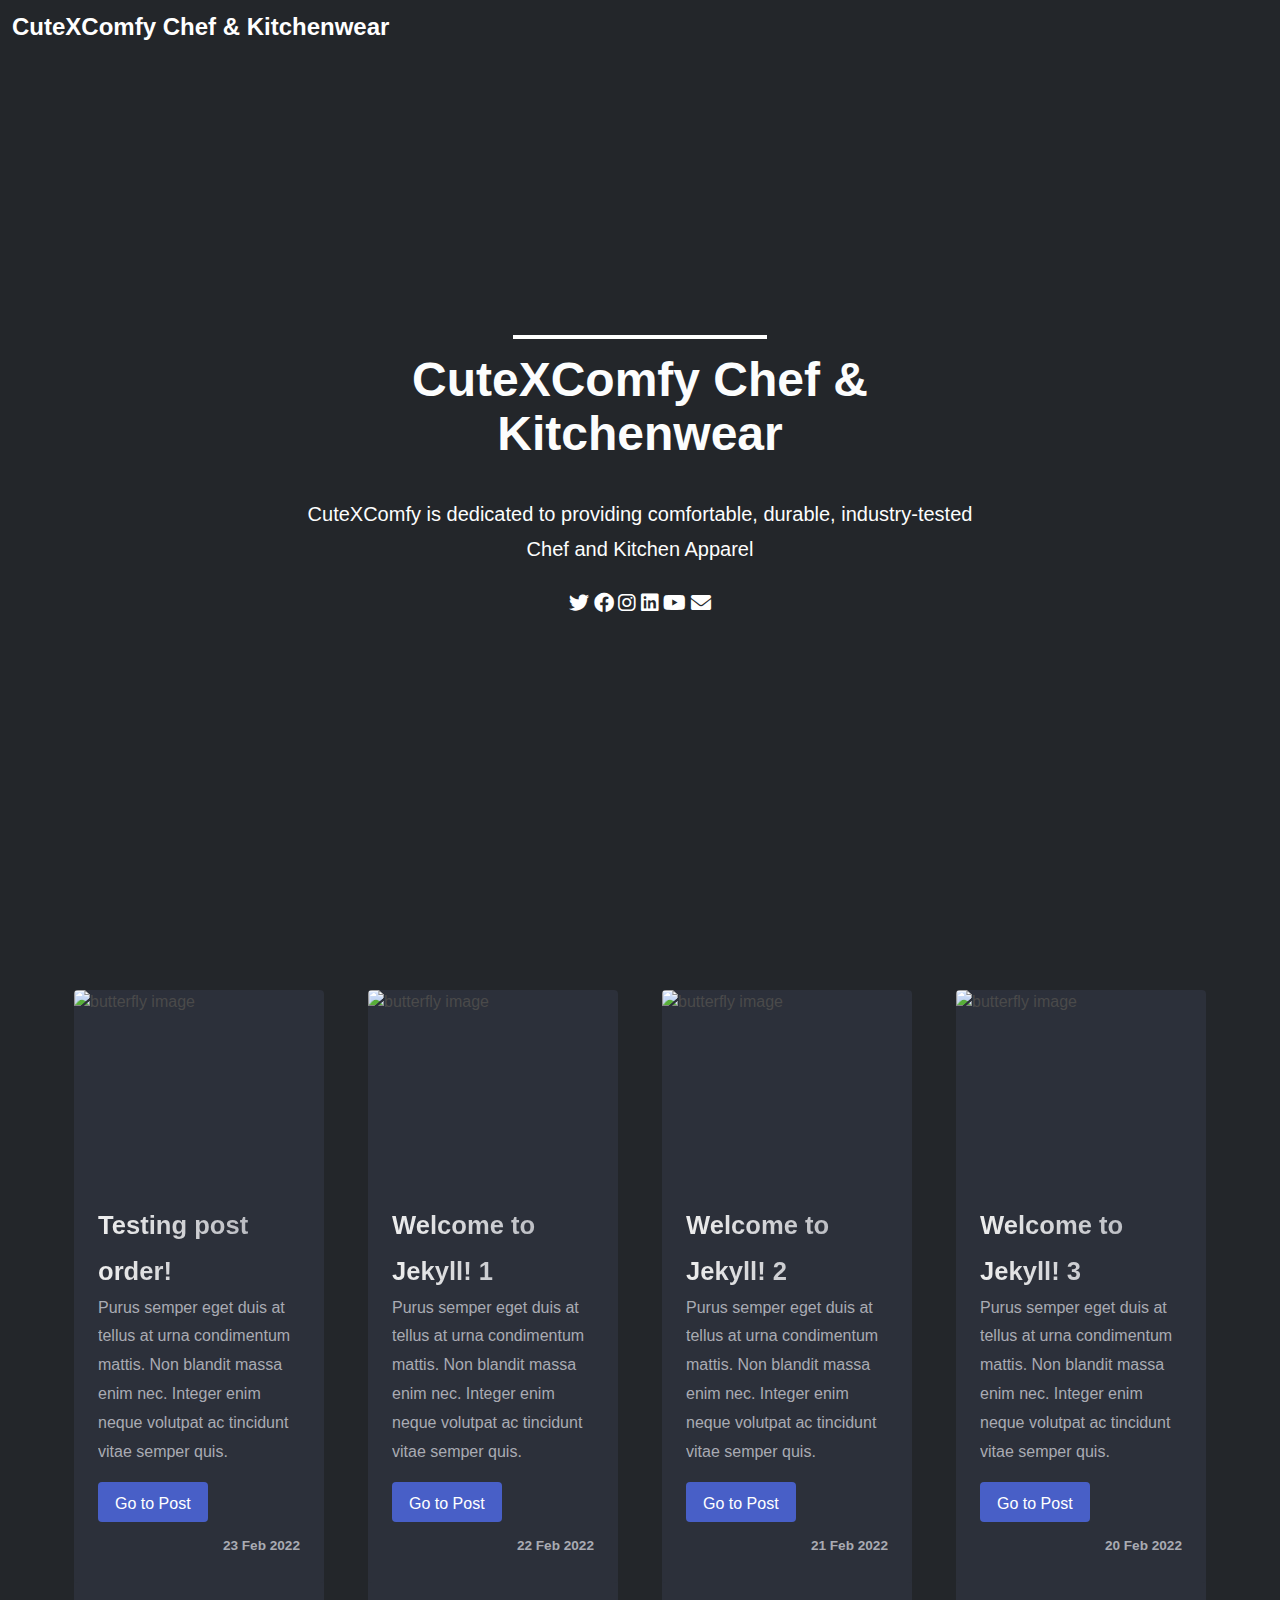
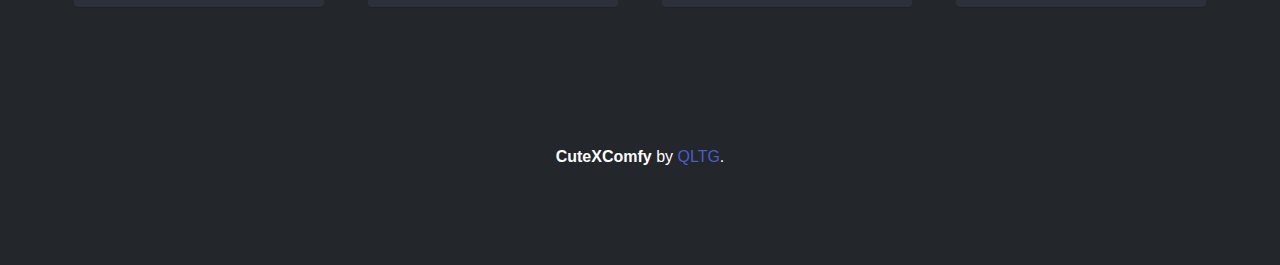
==== index.html @ 06c88d92 "1st" ====
<!DOCTYPE html>
<html>
    <head>
    <meta charset="utf-8">
    <meta http-equiv="X-UA-Compatible" content="IE=edge">
    <meta name="viewport" content="width=device-width, initial-scale=1">
    <link rel="shortcut icon" href="../images/fav_icon.png" type="image/x-icon">
    <title>CuteXComfy Chef & Kitchenwear</title>
    <link rel='stylesheet' href='https://cdnjs.cloudflare.com/ajax/libs/overlayscrollbars/1.9.1/css/OverlayScrollbars.min.css'>
    <link href="https://fonts.googleapis.com/css?family=Open+Sans" rel="stylesheet">


    <link rel="stylesheet" href="https://cdnjs.cloudflare.com/ajax/libs/font-awesome/6.0.0/css/all.min.css" integrity="sha512-9usAa10IRO0HhonpyAIVpjrylPvoDwiPUiKdWk5t3PyolY1cOd4DSE0Ga+ri4AuTroPR5aQvXU9xC6qOPnzFeg==" crossorigin="anonymous" referrerpolicy="no-referrer" />    

    <!-- make sure to remove nativvstudios when using -->
    <link rel="stylesheet" href="/assets/css/bulma.css">
    <link rel="stylesheet" href="/assets/css/posts.css">
    <link rel="stylesheet" href="/assets/css/main.css">
    <link rel="stylesheet" href="/assets/css/bulma.css">
    <link rel="stylesheet" href="/assets/css/posts.css">
    <link rel="stylesheet" href="/assets/css/main.css">
    <link rel="stylesheet" href="https://unpkg.com/bulma-modal-fx/dist/css/modal-fx.min.css" />
    <style>
    .columns:nth-child(2)
    {margin-top: -10rem;}
    </style>
  </head>
  <body>
    <section class="hero is-dark is-fullheight ">

        <div class="hero-head">
            <nav class="navbar is-transparent" role="navigation" aria-label="main navigation">
    <div class="navbar-brand">
      <a class="navbar-item" href="/">
        <h2 class="title is-4">CuteXComfy Chef & Kitchenwear</h2>
        <!-- <img src="https://bulma.io/images/bulma-logo.png" width="112" height="28"> -->
      </a>
  
      <!-- <a role="button" class="navbar-burger" aria-label="menu" aria-expanded="false" data-target="navbarBasicExample">
        <span aria-hidden="true"></span>
        <span aria-hidden="true"></span>
        <span aria-hidden="true"></span>
      </a> -->
    </div>
  
    <!-- <div id="navbarBasicExample" class="navbar-menu">
      <div class="navbar-start">
        <a class="navbar-item">
          Home
        </a>
  
        <a class="navbar-item">
          Documentation
        </a>
  
        <div class="navbar-item has-dropdown is-hoverable">
          <a class="navbar-link">
            More
          </a>
  
          <div class="navbar-dropdown">
            <a class="navbar-item sub-menu-item">
              About
            </a>
            <a class="navbar-item sub-menu-item">
              Jobs
            </a>
            <a class="navbar-item sub-menu-item">
              Contact
            </a>
            <hr class="navbar-divider">
            <a class="navbar-item sub-menu-item">
              Report an issue
            </a>
          </div>
        </div>
      </div>
  
      <div class="navbar-end">
        <div class="navbar-item">
          <div class="buttons">
            <a class="button is-link">
              <strong>Sign up</strong>
            </a>
            <a class="button is-light">
              Log in
            </a>
          </div>
        </div>
      </div> -->
    </div>
  </nav>
    
        </div>
    
    
        <div class="hero-body ">
            <div class="container has-text-centered is-centered">
                <figure class="avatar image">
                    <a href="/">
                        <img class="is-rounded" src="https://picsum.photos/300" alt="">
                    </a>
                </figure>
                <h1 class="title is-1">
                  CuteXComfy Chef & Kitchenwear
                </h1>
                <p class="subtitle">
                  CuteXComfy is dedicated to providing comfortable, durable, industry-tested Chef and Kitchen Apparel
                </p>

                <div class="socials">
                  
                  <a href="https://twitter.com/" target="_blank">
                    <i class="fa-brands fa-twitter fa-lg"></i>
            
                  </a>
            
                  
                  <a href="https://example.com/@jekyllrb" target="_blank">
                    <i class="fa-brands fa-facebook fa-lg"></i>
            
                  </a>
            
                  
                  <a href="https://example.com/@jekyllrb" target="_blank">
                    <i class="fa-brands fa-instagram fa-lg"></i>
            
                  </a>
            
                  
                  <a href="https://example.com/@jekyllrb" target="_blank">
                    <i class="fa-brands fa-linkedin fa-lg"></i>
            
                  </a>
            
                  
                  <a href="https://example.com/@jekyllrb" target="_blank">
                    <i class="fa-brands fa-youtube fa-lg"></i>
            
                  </a>
            
                  
                  <a href="mailto:example@example.com" target="_blank">
                    <i class="fa-brands fa-email fa-lg"></i>
            
                  </a>
            
                  

                  
                  
                    
                    <a href="mailto:example@example.com" target="_blank">
                      <i class="fa-solid fa-envelope fa-lg" style="margin-left: -4px;"></i>
                    </a>
                    
                  
            
                </div>
              </div>
        </div>
    </section>

    <section class="container">
    <div class="columns is-centered features">
      

      <div class="column is-3">
          <div class="card is-shady">
            <div class="card-image">
              <figure class="image is-4by3">
                <img src="https://picsum.photos/1024?random=6" alt="butterfly image" class="modal-button" data-target="modal-image1">
              </figure>
            </div>
            <div class="card-content  modal-button" data-target="modal-card1">
              <div class="content">
                <h3>Testing post order!</h3>
                <p>Purus semper eget duis at tellus at urna condimentum mattis. Non blandit massa enim nec. Integer enim neque volutpat ac tincidunt vitae semper quis.</p>
                <form action="/jekyll/update/2022/02/23/hello-testing.html">
                  <input class="button is-link modal-button" type="submit" value="Go to Post" />
              </form>
              <h6 class="post-date">23 Feb 2022</h6>
              </div>
            </div>
          </div>
        </div>
        


      

      <div class="column is-3">

        <div class="card is-shady">
          <div class="card-image">
            <figure class="image is-4by3">
              <img src="https://picsum.photos/1024" alt="butterfly image" class="modal-button" data-target="modal-image2">
            </figure>
          </div>
          <div class="card-content  modal-button" data-target="modal-card2">
            <div class="content">
              <h3>Welcome to Jekyll! 1</h3>
              <p>Purus semper eget duis at tellus at urna condimentum mattis. Non blandit massa enim nec. Integer enim neque volutpat ac tincidunt vitae semper quis.</p>
              <form action="/jekyll/update/2022/02/22/welcome-to-jekyll.html">
                  <input class="button is-link modal-button" type="submit" value="Go to Post" />
              </form>
              <h6 class="post-date">22 Feb 2022</h6>
            </div>
          </div>
        </div>
      </div>
      

      

      <div class="column is-3">

        <div class="card is-shady">
          <div class="card-image">
            <figure class="image is-4by3">
              <img src="https://picsum.photos/1024?random=1" alt="butterfly image" class="modal-button" data-target="modal-image3">
            </figure>
          </div>
          <div class="card-content  modal-button" data-target="modal-card3">
            <div class="content">
              <h3>Welcome to Jekyll! 2</h3>
              <p>Purus semper eget duis at tellus at urna condimentum mattis. Non blandit massa enim nec. Integer enim neque volutpat ac tincidunt vitae semper quis.</p>
              <form action="/jekyll/update/2022/02/21/welcome-to-jekyll-copy.html">
                  <input class="button is-link modal-button" type="submit" value="Go to Post" />
              </form>
              <h6 class="post-date">21 Feb 2022</h6>
            </div>
          </div>
        </div>
      </div>
      

      

      <div class="column is-3">

        <div class="card is-shady">
          <div class="card-image">
            <figure class="image is-4by3">
              <img src="https://picsum.photos/1024?random=2" alt="butterfly image" class="modal-button" data-target="modal-image4">
            </figure>
          </div>
          <div class="card-content  modal-button" data-target="modal-card4">
            <div class="content">
              <h3>Welcome to Jekyll! 3</h3>
              
              <p>Purus semper eget duis at tellus at urna condimentum mattis. Non blandit massa enim nec. Integer enim neque volutpat ac tincidunt vitae semper quis.</p>
              
              <form action="/jekyll/update/2022/02/20/welcome-to-jekyll-copy-4.html">
                  <input class="button is-link modal-button" type="submit" value="Go to Post" />
              </form>
              <h6 class="post-date">20 Feb 2022</h6>
            </div>
          </div>
        </div>
      </div>
      

      
    </div>
  </section>









  <!--  ===============
  HERE BE MODALS
  ===============  -->
  <!-- 3dFlipVertical card tiny [butterfly] -->
  
  <div id="modal-card1" class="modal modal-fx-3dSlit">
    <div class="modal-background"></div>
    <div class="modal-content is-tiny">
      <!-- content -->
      <div class="card">
        <div class="card-image">
          <figure class="image is-4by3">
            <img src="https://picsum.photos/1024?random=6" alt="butterfly">
          </figure>
        </div>
        <div class="card-content">
          <div class="media">
            <div class="media-left">
              <figure class="image is-48x48">
                <img src="https://thispersondoesnotexist.com/image" alt="linda barret avatar">
              </figure>
            </div>
            <div class="media-content">
              <p class="title is-4">Testing post order!</p>
              <p class="subtitle is-6"><a href="https://github.com/nativvstudios">@Natalya Higdon</a></p>
            </div>
          </div>
          <div class="content">
              <p>You’ll find this post in your <code class="language-plaintext highlighter-rouge">_posts</code> directory. Go ahead and edit it and re-build the site to see your changes. You can rebuild the site in many different ways, but the most common way is to run <code class="language-plaintext highlighter-rouge">jekyll serve</code>, which launches a web server and auto-regenerates your site when a file is updated.</p>

<p>Jekyll requires blog post files to be named according to the following format:</p>

<p><code class="language-plaintext highlighter-rouge">YEAR-MONTH-DAY-title.MARKUP</code></p>

<p>Where <code class="language-plaintext highlighter-rouge">YEAR</code> is a four-digit number, <code class="language-plaintext highlighter-rouge">MONTH</code> and <code class="language-plaintext highlighter-rouge">DAY</code> are both two-digit numbers, and <code class="language-plaintext highlighter-rouge">MARKUP</code> is the file extension representing the format used in the file. After that, include the necessary front matter. Take a look at the source for this post to get an idea about how it works.</p>

<p>Jekyll also offers powerful support for code snippets:</p>

<figure class="highlight"><pre><code class="language-ruby" data-lang="ruby"><span class="k">def</span> <span class="nf">print_hi</span><span class="p">(</span><span class="nb">name</span><span class="p">)</span>
  <span class="nb">puts</span> <span class="s2">"Hi, </span><span class="si">#{</span><span class="nb">name</span><span class="si">}</span><span class="s2">"</span>
<span class="k">end</span>
<span class="n">print_hi</span><span class="p">(</span><span class="s1">'Tom'</span><span class="p">)</span>
<span class="c1">#=&gt; prints 'Hi, Tom' to STDOUT.</span></code></pre></figure>

<p>Check out the <a href="https://jekyllrb.com/docs/home">Jekyll docs</a> for more info on how to get the most out of Jekyll. File all bugs/feature requests at <a href="https://github.com/jekyll/jekyll">Jekyll’s GitHub repo</a>. If you have questions, you can ask them on <a href="https://talk.jekyllrb.com/">Jekyll Talk</a>.</p>


            <a>@bulmaio</a>.
            <a href="#">#css</a>
            <a href="#">#responsive</a>
            <br>
            <time datetime="2022-02-23 17:35:45 -0600">2022-02-23 17:35:45 -0600</time>
          </div>
        </div>
      </div>
      <!-- end content -->
    </div>
    <button class="modal-close is-large" aria-label="close"></button>
  </div>

          <!-- Image modal -->
          <div id="modal-image1" class="modal modal-fx-3dSlit">
              <div class="modal-background"></div>
              <div class="modal-content is-huge is-image">
                <!-- content -->
                <img src="https://picsum.photos/1024?random=6" alt="butterfly">
                <!-- end content -->
              </div>
              <button class="modal-close is-large" aria-label="close"></button>
            </div>
  
  <!-- end tiny modal card -->


  

  <!--  ===============
  HERE BE MODALS
  ===============  -->
  <!-- 3dFlipVertical card tiny [butterfly] -->
  
  <div id="modal-card2" class="modal modal-fx-3dSlit">
    <div class="modal-background"></div>
    <div class="modal-content is-tiny">
      <!-- content -->
      <div class="card">
        <div class="card-image">
          <figure class="image is-4by3">
            <img src="https://picsum.photos/1024" alt="butterfly">
          </figure>
        </div>
        <div class="card-content">
          <div class="media">
            <div class="media-left">
              <figure class="image is-48x48">
                <img src="https://thispersondoesnotexist.com/image" alt="linda barret avatar">
              </figure>
            </div>
            <div class="media-content">
              <p class="title is-4">Welcome to Jekyll! 1</p>
              <p class="subtitle is-6"><a href="https://github.com/nativvstudios">@Natalya Higdon</a></p>
            </div>
          </div>
          <div class="content">
              <p>You’ll find this post in your <code class="language-plaintext highlighter-rouge">_posts</code> directory. Go ahead and edit it and re-build the site to see your changes. You can rebuild the site in many different ways, but the most common way is to run <code class="language-plaintext highlighter-rouge">jekyll serve</code>, which launches a web server and auto-regenerates your site when a file is updated.</p>

<p>Jekyll requires blog post files to be named according to the following format:</p>

<p><code class="language-plaintext highlighter-rouge">YEAR-MONTH-DAY-title.MARKUP</code></p>

<p>Where <code class="language-plaintext highlighter-rouge">YEAR</code> is a four-digit number, <code class="language-plaintext highlighter-rouge">MONTH</code> and <code class="language-plaintext highlighter-rouge">DAY</code> are both two-digit numbers, and <code class="language-plaintext highlighter-rouge">MARKUP</code> is the file extension representing the format used in the file. After that, include the necessary front matter. Take a look at the source for this post to get an idea about how it works.</p>

<p>Jekyll also offers powerful support for code snippets:</p>

<figure class="highlight"><pre><code class="language-ruby" data-lang="ruby"><span class="k">def</span> <span class="nf">print_hi</span><span class="p">(</span><span class="nb">name</span><span class="p">)</span>
  <span class="nb">puts</span> <span class="s2">"Hi, </span><span class="si">#{</span><span class="nb">name</span><span class="si">}</span><span class="s2">"</span>
<span class="k">end</span>
<span class="n">print_hi</span><span class="p">(</span><span class="s1">'Tom'</span><span class="p">)</span>
<span class="c1">#=&gt; prints 'Hi, Tom' to STDOUT.</span></code></pre></figure>

<p>Check out the <a href="https://jekyllrb.com/docs/home">Jekyll docs</a> for more info on how to get the most out of Jekyll. File all bugs/feature requests at <a href="https://github.com/jekyll/jekyll">Jekyll’s GitHub repo</a>. If you have questions, you can ask them on <a href="https://talk.jekyllrb.com/">Jekyll Talk</a>.</p>


            <a>@bulmaio</a>.
            <a href="#">#css</a>
            <a href="#">#responsive</a>
            <br>
            <time datetime="2022-02-22 21:35:45 -0600">2022-02-22 21:35:45 -0600</time>
          </div>
        </div>
      </div>
      <!-- end content -->
    </div>
    <button class="modal-close is-large" aria-label="close"></button>
  </div>

          <!-- Image modal -->
          <div id="modal-image2" class="modal modal-fx-3dSlit">
              <div class="modal-background"></div>
              <div class="modal-content is-huge is-image">
                <!-- content -->
                <img src="https://picsum.photos/1024" alt="butterfly">
                <!-- end content -->
              </div>
              <button class="modal-close is-large" aria-label="close"></button>
            </div>
  
  <!-- end tiny modal card -->





  <!--  ===============
  HERE BE MODALS
  ===============  -->
  <!-- 3dFlipVertical card tiny [butterfly] -->
  
  <div id="modal-card3" class="modal modal-fx-3dSlit">
    <div class="modal-background"></div>
    <div class="modal-content is-tiny">
      <!-- content -->
      <div class="card">
        <div class="card-image">
          <figure class="image is-4by3">
            <img src="https://picsum.photos/1024?random=1" alt="butterfly">
          </figure>
        </div>
        <div class="card-content">
          <div class="media">
            <div class="media-left">
              <figure class="image is-48x48">
                <img src="https://thispersondoesnotexist.com/image" alt="linda barret avatar">
              </figure>
            </div>
            <div class="media-content">
              <p class="title is-4">Welcome to Jekyll! 2</p>
              <p class="subtitle is-6"><a href="https://github.com/nativvstudios">@Natalya Higdon</a></p>
            </div>
          </div>
          <div class="content">
              <p>You’ll find this post in your <code class="language-plaintext highlighter-rouge">_posts</code> directory. Go ahead and edit it and re-build the site to see your changes. You can rebuild the site in many different ways, but the most common way is to run <code class="language-plaintext highlighter-rouge">jekyll serve</code>, which launches a web server and auto-regenerates your site when a file is updated.</p>

<p>Jekyll requires blog post files to be named according to the following format:</p>

<p><code class="language-plaintext highlighter-rouge">YEAR-MONTH-DAY-title.MARKUP</code></p>

<p>Where <code class="language-plaintext highlighter-rouge">YEAR</code> is a four-digit number, <code class="language-plaintext highlighter-rouge">MONTH</code> and <code class="language-plaintext highlighter-rouge">DAY</code> are both two-digit numbers, and <code class="language-plaintext highlighter-rouge">MARKUP</code> is the file extension representing the format used in the file. After that, include the necessary front matter. Take a look at the source for this post to get an idea about how it works.</p>

<p>Jekyll also offers powerful support for code snippets:</p>

<figure class="highlight"><pre><code class="language-ruby" data-lang="ruby"><span class="k">def</span> <span class="nf">print_hi</span><span class="p">(</span><span class="nb">name</span><span class="p">)</span>
  <span class="nb">puts</span> <span class="s2">"Hi, </span><span class="si">#{</span><span class="nb">name</span><span class="si">}</span><span class="s2">"</span>
<span class="k">end</span>
<span class="n">print_hi</span><span class="p">(</span><span class="s1">'Tom'</span><span class="p">)</span>
<span class="c1">#=&gt; prints 'Hi, Tom' to STDOUT.</span></code></pre></figure>

<p>Check out the <a href="https://jekyllrb.com/docs/home">Jekyll docs</a> for more info on how to get the most out of Jekyll. File all bugs/feature requests at <a href="https://github.com/jekyll/jekyll">Jekyll’s GitHub repo</a>. If you have questions, you can ask them on <a href="https://talk.jekyllrb.com/">Jekyll Talk</a>.</p>


            <a>@bulmaio</a>.
            <a href="#">#css</a>
            <a href="#">#responsive</a>
            <br>
            <time datetime="2022-02-21 21:35:45 -0600">2022-02-21 21:35:45 -0600</time>
          </div>
        </div>
      </div>
      <!-- end content -->
    </div>
    <button class="modal-close is-large" aria-label="close"></button>
  </div>

          <!-- Image modal -->
          <div id="modal-image3" class="modal modal-fx-3dSlit">
              <div class="modal-background"></div>
              <div class="modal-content is-huge is-image">
                <!-- content -->
                <img src="https://picsum.photos/1024?random=1" alt="butterfly">
                <!-- end content -->
              </div>
              <button class="modal-close is-large" aria-label="close"></button>
            </div>
  
  <!-- end tiny modal card -->

  <!--  ===============
  HERE BE MODALS
  ===============  -->
  <!-- 3dFlipVertical card tiny [butterfly] -->
  
  <div id="modal-card4" class="modal modal-fx-3dSlit">
    <div class="modal-background"></div>
    <div class="modal-content is-tiny">
      <!-- content -->
      <div class="card">
        <div class="card-image">
          <figure class="image is-4by3">
            <img src="https://picsum.photos/1024?random=2" alt="butterfly">
          </figure>
        </div>
        <div class="card-content">
          <div class="media">
            <div class="media-left">
              <figure class="image is-48x48">
                <img src="https://thispersondoesnotexist.com/image" alt="linda barret avatar">
              </figure>
            </div>
            <div class="media-content">
              <p class="title is-4">Welcome to Jekyll! 3</p>
              <p class="subtitle is-6"><a href="https://github.com/nativvstudios">@Natalya Higdon</a></p>
            </div>
          </div>
          <div class="content">
              <p>You’ll find this post in your <code class="language-plaintext highlighter-rouge">_posts</code> directory. Go ahead and edit it and re-build the site to see your changes. You can rebuild the site in many different ways, but the most common way is to run <code class="language-plaintext highlighter-rouge">jekyll serve</code>, which launches a web server and auto-regenerates your site when a file is updated.</p>

<p>Jekyll requires blog post files to be named according to the following format:</p>

<p><code class="language-plaintext highlighter-rouge">YEAR-MONTH-DAY-title.MARKUP</code></p>

<p>Where <code class="language-plaintext highlighter-rouge">YEAR</code> is a four-digit number, <code class="language-plaintext highlighter-rouge">MONTH</code> and <code class="language-plaintext highlighter-rouge">DAY</code> are both two-digit numbers, and <code class="language-plaintext highlighter-rouge">MARKUP</code> is the file extension representing the format used in the file. After that, include the necessary front matter. Take a look at the source for this post to get an idea about how it works.</p>

<p>Jekyll also offers powerful support for code snippets:</p>

<figure class="highlight"><pre><code class="language-ruby" data-lang="ruby"><span class="k">def</span> <span class="nf">print_hi</span><span class="p">(</span><span class="nb">name</span><span class="p">)</span>
  <span class="nb">puts</span> <span class="s2">"Hi, </span><span class="si">#{</span><span class="nb">name</span><span class="si">}</span><span class="s2">"</span>
<span class="k">end</span>
<span class="n">print_hi</span><span class="p">(</span><span class="s1">'Tom'</span><span class="p">)</span>
<span class="c1">#=&gt; prints 'Hi, Tom' to STDOUT.</span></code></pre></figure>

<p>Check out the <a href="https://jekyllrb.com/docs/home">Jekyll docs</a> for more info on how to get the most out of Jekyll. File all bugs/feature requests at <a href="https://github.com/jekyll/jekyll">Jekyll’s GitHub repo</a>. If you have questions, you can ask them on <a href="https://talk.jekyllrb.com/">Jekyll Talk</a>.</p>


            <a>@bulmaio</a>.
            <a href="#">#css</a>
            <a href="#">#responsive</a>
            <br>
            <time datetime="2022-02-20 21:35:45 -0600">2022-02-20 21:35:45 -0600</time>
          </div>
        </div>
      </div>
      <!-- end content -->
    </div>
    <button class="modal-close is-large" aria-label="close"></button>
  </div>

      <!-- Image modal -->
      <div id="modal-image4" class="modal modal-fx-3dSlit">
          <div class="modal-background"></div>
          <div class="modal-content is-huge is-image">
            <!-- content -->
            <img src="https://picsum.photos/1024?random=2" alt="butterfly">
            <!-- end content -->
          </div>
          <button class="modal-close is-large" aria-label="close"></button>
        </div>
  
  <!-- end tiny modal card -->




    <script src="https://unpkg.com/bulma-modal-fx/dist/js/modal-fx.min.js"></script>
    <script src="https://code.jquery.com/jquery-3.3.1.slim.min.js"></script>
    <script src='https://cdnjs.cloudflare.com/ajax/libs/overlayscrollbars/1.9.1/js/OverlayScrollbars.min.js'></script>  
    <script src="../assets/js/wild.js"></script>
        <script>
        document.addEventListener("DOMContentLoaded", function() {
        //The first argument are the elements to which the plugin shall be initialized
        //The second argument has to be at least a empty object or a object with your desired options
        OverlayScrollbars(document.querySelectorAll("body"), { });
        });
        </script>  
          <footer class="footer">
    <div class="content has-text-centered">
      <p>
        <strong>CuteXComfy</strong> by <a href="#">QLTG</a>.
      </p>
    </div>
  </footer>
  </body>
</html>
---- assets/css/posts.css ----
:root { --gray-blue1:#2c303a; --gray-blue2:#282c34; --gray-blue2-hover:#383E4A; --gray-1:#3f3f3f; --gray-2:#32353a; --gray-3:#25282c; --gray-4:#151618; --gray-5:#151618; --gray-6:#111111; --white-1:#eeeeee; --white-2:#a9abb3; }

/*adds font awesome stars*/
html { background: #EFF3F4; font-family: -apple-system, BlinkMacSystemFont, "Segoe UI", Roboto, Oxygen-Sans, Ubuntu, Cantarell, "Helvetica Neue", sans-serif; }

body { background: #EFF3F4; font-family: -apple-system, BlinkMacSystemFont, "Segoe UI", Roboto, Oxygen-Sans, Ubuntu, Cantarell, "Helvetica Neue", sans-serif; }

.hero-body .container { max-width: 700px; }

.hero-body .title { color: #fcfdfd !important; }

.hero-body .subtitle { color: #fcfdfd !important; padding-top: 2rem; line-height: 1.75; }

.features { padding: 5rem 0; }

.box.cta { border-radius: 0; border-left: none; border-right: none; }

.card-image { object-fit: cover; }

.card-image > .fa { font-size: 8rem; padding-top: 2rem; padding-bottom: 2rem; object-fit: cover; color: #209cee; }

.card-image img { object-fit: cover; }

.card-content { background-color: #2c303a; color: #99aab5; margin-bottom: 1.5rem; }

.card-content .title { background: linear-gradient(to right, #eeeeee 0%, #a9abb3 100%); -webkit-background-clip: text; -webkit-text-fill-color: transparent; }

.card-content .subtitle { color: var(--white-2); }

.card-content .subtitle a { color: var(--white-2); border-bottom: 2px solid var(--white-2); }

.card-content .content { max-height: 100%; overflow-x: auto !important; }

.card-content .content * { line-height: 180%; }

.card-content .content p { margin: 0 0 1.0rem 0; padding: 0; color: var(--white-2); }

.card-content .content h1 { font-size: 2rem; }

.card-content .content h2 { font-size: 1.8rem; }

.card-content .content h3 { font-size: 1.6rem; font-weight: bold; background: linear-gradient(to right, #eeeeee 0%, #a9abb3 100%); -webkit-background-clip: text; -webkit-text-fill-color: transparent; }

.card-content .content h4 { font-size: 1.4rem; background: linear-gradient(to right, #eeeeee 0%, #a9abb3 100%); -webkit-background-clip: text; -webkit-text-fill-color: transparent; }

.card-content .content h5 { font-size: 1.2rem; }

.card-content .content h6 { font-size: 1rem; }

.card-content .content h1, .card-content .content h2, .card-content .content h3, .card-content .content h4, .card-content .content h5, .card-content .content h6 { margin: 0 0; }

.card-content .content blockquote { padding-left: 1.42188rem; margin-bottom: 1.75rem; font-style: italic; font-weight: 100; border-left: 0.3rem solid var(--white-2); }

.card-content .content strong { font-weight: bold; }

.card-content .content ul { margin-left: 1rem; margin-bottom: 1.75rem; }

.card-content .content ol { margin-left: 1.75rem; margin-bottom: 1.75rem; }

.card-content .content ol * ol { margin-left: 1rem; margin-bottom: 0; }

.card-content .content ul * ul { margin-left: 1rem; margin-bottom: 0; }

.card-content .content table { width: 100%; max-width: 100%; margin: 1rem 0; border-collapse: collapse; }

.card-content .content table th { background-color: var(--gray-3); color: var(--white-2); border: 1px solid var(--gray-5); }

.card-content .content table * { border: 1px solid var(--gray-3); padding: 0.2rem; }

.card-content .content img { max-width: 100%; }

.card-content .content div { overflow-x: auto !important; }

.card-content .content div pre { overflow-x: auto !important; }

.card-content .content div pre code { overflow-x: auto !important; }

.card-content .content pre { background: var(--gray-6) !important; color: var(--white-2); margin-bottom: 1.75rem; }

.card-content .content code { font-size: 12px; padding: 3px 5px; color: var(--white-2); white-space: pre; background-color: var(--gray-6); }

.card-content .content .post-date { font-size: .85rem; text-align: right; margin: .75rem 0 0 0; color: var(--white-2); }

.card-content .content .highlighter-rouge { color: var(--white-2); }

.card { box-shadow: 0px 2px 4px rgba(0, 0, 0, 0.18); background-color: #282C34; max-width: 100%; }

.intro { padding: 5rem 0; text-align: center; }

.sandbox { padding: 5rem 0; }

.tile.notification { display: flex; justify-content: center; flex-direction: column; }

.is-shady { animation: flyintoright .4s backwards; background: #2c303a; box-shadow: rgba(0, 0, 0, 0.1) 0 1px 0; border-radius: 4px; display: inline-block; margin: 10px; position: relative; transition: all .2s ease-in-out; }

.is-shady:hover { transform: scale(1.05); box-shadow: 0 10px 16px rgba(0, 0, 0, 0.13), 0 6px 6px rgba(0, 0, 0, 0.19); }

.post-content { line-height: 180%; width: 75%; max-width: 100%; margin: 0 auto; color: var(--white-2); }

footer li:before { content: '\f1b2'; font-family: 'FontAwesome'; float: left; margin-left: -1.5em; color: #147efb; }

/*# sourceMappingURL=posts.css.map */
---- assets/css/main.css ----
.hero-img { max-width: 250px; margin: 0 auto; }

body { background-color: #23262a; }

body p strong { color: white; }

.hero.is-dark { background-color: #23262a; }

.hero.is-dark .navbar .navbar-brand .title { color: white; }

.hero.is-dark .navbar .navbar-item.has-dropdown { color: white; }

.hero.is-dark .navbar .navbar-dropdown { color: black; }

.hero.is-dark .navbar .navbar-dropdown .navbar-item:hover { outline: 1px solid #cacccc; }

.hero.is-dark .socials i { font-size: 20px; color: white; transition: all 0.2s ease-in-out; }

.hero.is-dark .socials i:hover { transform: scale(1.2); }

.hero.is-dark .avatar { margin: 0 auto 1rem auto; max-width: 250px; max-height: 250px; border-radius: 100%; box-shadow: 0 4px 32px 0 black; outline: 2px solid white; }

.hero.is-dark .avatar:hover { box-shadow: 0 4px 32px 0 white; }

.tile { border-radius: 1rem; transition: all 0.2s ease-in-out; }

.tile a { box-shadow: 0 2px 18px 0 black; background-color: #2c3037; }

.tile a:hover { transform: scale(1.05); }

.tile.is-danger { background-color: black; }

.tile .post-img { border-radius: 1rem; }

.footer { color: white; background-color: #23262a; }

.footer a { font-weight: 500; }

.footer a:hover { border-bottom: 1px solid; }

/*# sourceMappingURL=main.css.map */
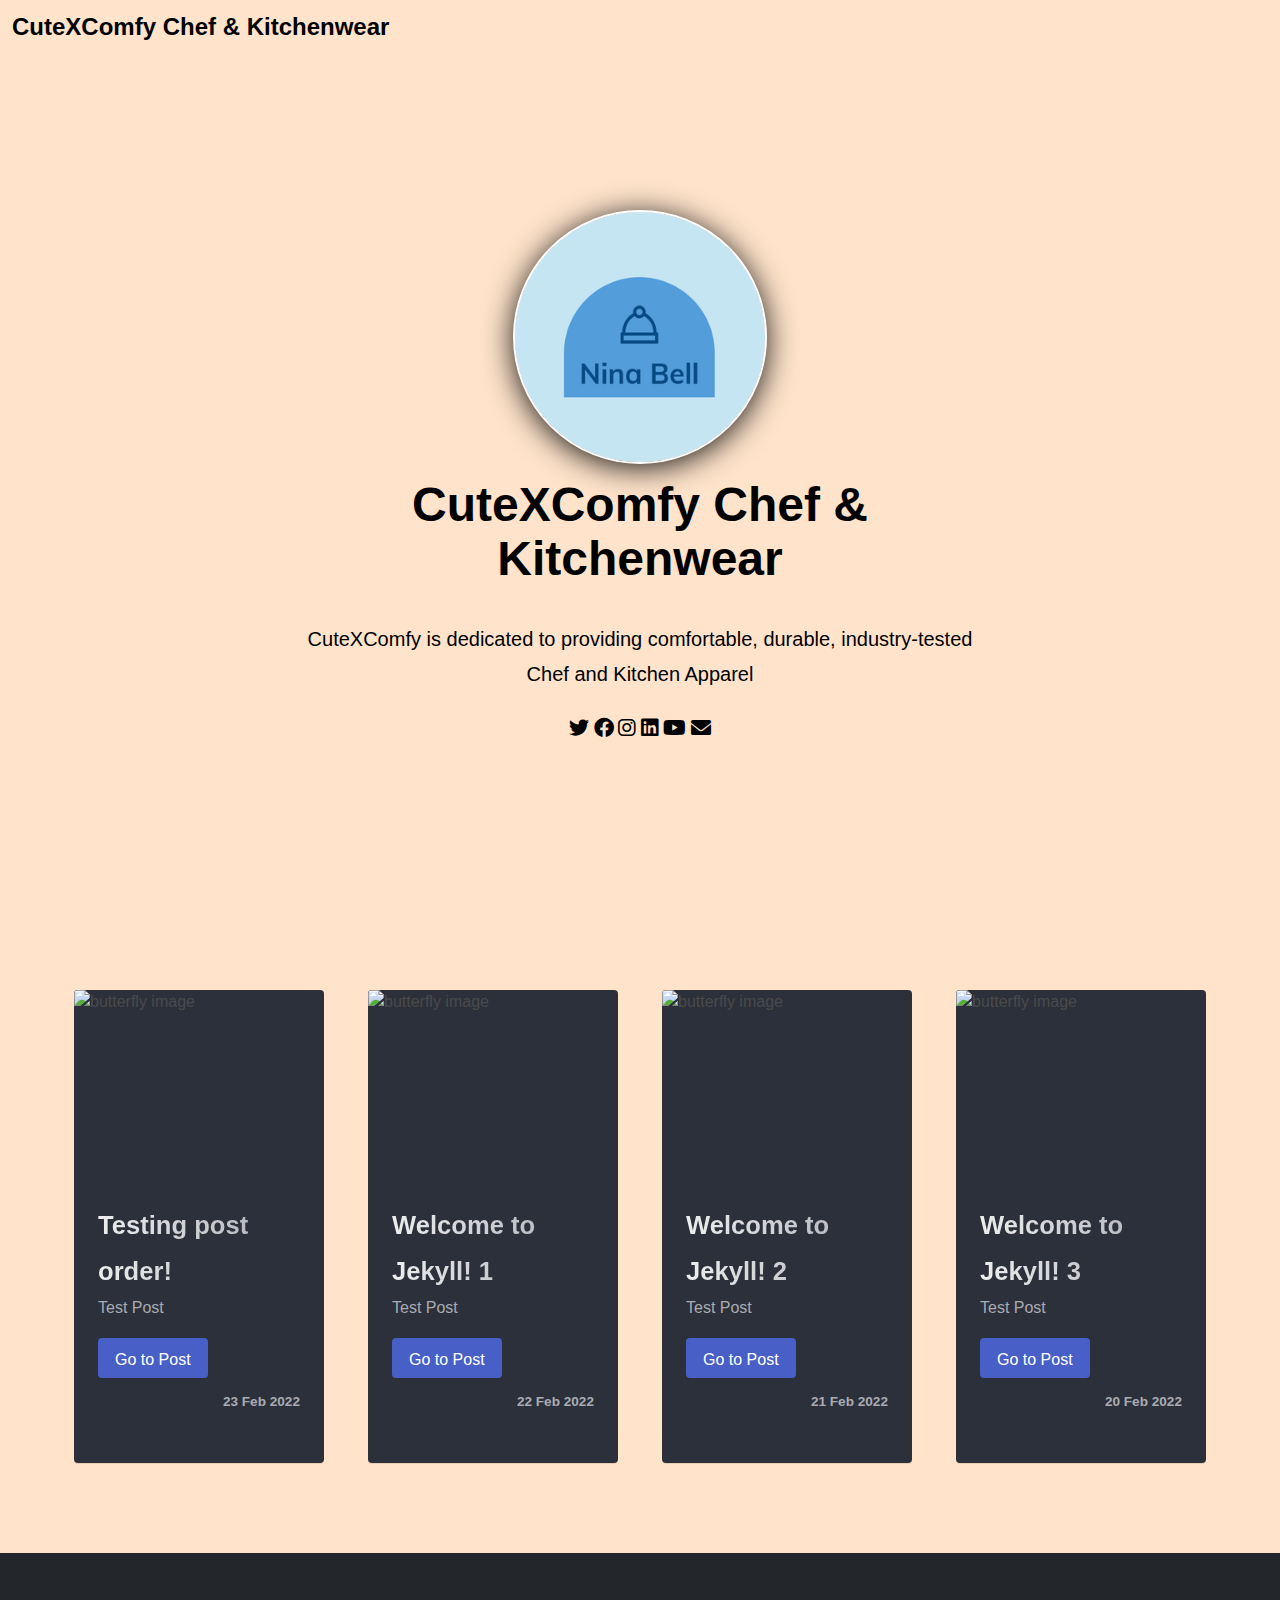
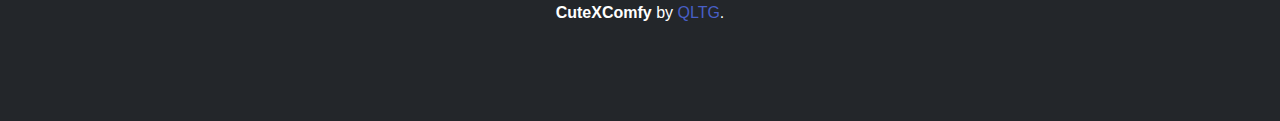
==== commit 0c0dda06: "working" ====
--- a/index.html
+++ b/index.html
@@ -16,9 +16,9 @@
     <link rel="stylesheet" href="/assets/css/bulma.css">
     <link rel="stylesheet" href="/assets/css/posts.css">
     <link rel="stylesheet" href="/assets/css/main.css">
-    <link rel="stylesheet" href="/assets/css/bulma.css">
-    <link rel="stylesheet" href="/assets/css/posts.css">
-    <link rel="stylesheet" href="/assets/css/main.css">
+    <link rel="stylesheet" href="/cutexcomfy1/assets/css/bulma.css">
+    <link rel="stylesheet" href="/cutexcomfy1/assets/css/posts.css">
+    <link rel="stylesheet" href="/cutexcomfy1/assets/css/main.css">
     <link rel="stylesheet" href="https://unpkg.com/bulma-modal-fx/dist/css/modal-fx.min.css" />
     <style>
     .columns:nth-child(2)
@@ -98,7 +98,7 @@
             <div class="container has-text-centered is-centered">
                 <figure class="avatar image">
                     <a href="/">
-                        <img class="is-rounded" src="https://picsum.photos/300" alt="">
+                        <img class="is-rounded" src="assets/ninabell_300x300.png" alt="">
                     </a>
                 </figure>
                 <h1 class="title is-1">
@@ -116,25 +116,25 @@
                   </a>
             
                   
-                  <a href="https://example.com/@jekyllrb" target="_blank">
+                  <a href="https://example.com/" target="_blank">
                     <i class="fa-brands fa-facebook fa-lg"></i>
             
                   </a>
             
                   
-                  <a href="https://example.com/@jekyllrb" target="_blank">
+                  <a href="https://example.com/" target="_blank">
                     <i class="fa-brands fa-instagram fa-lg"></i>
             
                   </a>
             
                   
-                  <a href="https://example.com/@jekyllrb" target="_blank">
+                  <a href="https://example.com/" target="_blank">
                     <i class="fa-brands fa-linkedin fa-lg"></i>
             
                   </a>
             
                   
-                  <a href="https://example.com/@jekyllrb" target="_blank">
+                  <a href="https://example.com/" target="_blank">
                     <i class="fa-brands fa-youtube fa-lg"></i>
             
                   </a>
@@ -175,7 +175,7 @@
             <div class="card-content  modal-button" data-target="modal-card1">
               <div class="content">
                 <h3>Testing post order!</h3>
-                <p>Purus semper eget duis at tellus at urna condimentum mattis. Non blandit massa enim nec. Integer enim neque volutpat ac tincidunt vitae semper quis.</p>
+                <p>Test Post</p>
                 <form action="/jekyll/update/2022/02/23/hello-testing.html">
                   <input class="button is-link modal-button" type="submit" value="Go to Post" />
               </form>
@@ -200,7 +200,7 @@
           <div class="card-content  modal-button" data-target="modal-card2">
             <div class="content">
               <h3>Welcome to Jekyll! 1</h3>
-              <p>Purus semper eget duis at tellus at urna condimentum mattis. Non blandit massa enim nec. Integer enim neque volutpat ac tincidunt vitae semper quis.</p>
+              <p>Test Post</p>
               <form action="/jekyll/update/2022/02/22/welcome-to-jekyll.html">
                   <input class="button is-link modal-button" type="submit" value="Go to Post" />
               </form>
@@ -224,7 +224,7 @@
           <div class="card-content  modal-button" data-target="modal-card3">
             <div class="content">
               <h3>Welcome to Jekyll! 2</h3>
-              <p>Purus semper eget duis at tellus at urna condimentum mattis. Non blandit massa enim nec. Integer enim neque volutpat ac tincidunt vitae semper quis.</p>
+              <p>Test Post</p>
               <form action="/jekyll/update/2022/02/21/welcome-to-jekyll-copy.html">
                   <input class="button is-link modal-button" type="submit" value="Go to Post" />
               </form>
@@ -249,7 +249,7 @@
             <div class="content">
               <h3>Welcome to Jekyll! 3</h3>
               
-              <p>Purus semper eget duis at tellus at urna condimentum mattis. Non blandit massa enim nec. Integer enim neque volutpat ac tincidunt vitae semper quis.</p>
+              <p>Test Post</p>
               
               <form action="/jekyll/update/2022/02/20/welcome-to-jekyll-copy-4.html">
                   <input class="button is-link modal-button" type="submit" value="Go to Post" />
@@ -297,7 +297,7 @@
             </div>
             <div class="media-content">
               <p class="title is-4">Testing post order!</p>
-              <p class="subtitle is-6"><a href="https://github.com/nativvstudios">@Natalya Higdon</a></p>
+              <p class="subtitle is-6"><a href="https://github.com/nativvstudios">@QLTG</a></p>
             </div>
           </div>
           <div class="content">
@@ -373,7 +373,7 @@
             </div>
             <div class="media-content">
               <p class="title is-4">Welcome to Jekyll! 1</p>
-              <p class="subtitle is-6"><a href="https://github.com/nativvstudios">@Natalya Higdon</a></p>
+              <p class="subtitle is-6"><a href="https://github.com/nativvstudios">@QLTG</a></p>
             </div>
           </div>
           <div class="content">
@@ -450,7 +450,7 @@
             </div>
             <div class="media-content">
               <p class="title is-4">Welcome to Jekyll! 2</p>
-              <p class="subtitle is-6"><a href="https://github.com/nativvstudios">@Natalya Higdon</a></p>
+              <p class="subtitle is-6"><a href="https://github.com/nativvstudios">@QLTG</a></p>
             </div>
           </div>
           <div class="content">
@@ -523,7 +523,7 @@
             </div>
             <div class="media-content">
               <p class="title is-4">Welcome to Jekyll! 3</p>
-              <p class="subtitle is-6"><a href="https://github.com/nativvstudios">@Natalya Higdon</a></p>
+              <p class="subtitle is-6"><a href="https://github.com/nativvstudios">@QLTG</a></p>
             </div>
           </div>
           <div class="content">
--- a/assets/css/posts.css
+++ b/assets/css/posts.css
@@ -7,9 +7,9 @@
 
 .hero-body .container { max-width: 700px; }
 
-.hero-body .title { color: #fcfdfd !important; }
+.hero-body .title { color: black !important; }
 
-.hero-body .subtitle { color: #fcfdfd !important; padding-top: 2rem; line-height: 1.75; }
+.hero-body .subtitle { color: black !important; padding-top: 2rem; line-height: 1.75; }
 
 .features { padding: 5rem 0; }
 
--- a/assets/css/main.css
+++ b/assets/css/main.css
@@ -1,22 +1,24 @@
 .hero-img { max-width: 250px; margin: 0 auto; }
 
-body { background-color: #23262a; }
+body { background-color: #ffe4cb; }
 
 body p strong { color: white; }
 
-.hero.is-dark { background-color: #23262a; }
+.hero.is-dark { background-color: #ffe4cb; }
 
-.hero.is-dark .navbar .navbar-brand .title { color: white; }
+.hero.is-dark .navbar .navbar-brand .title { color: black; }
 
-.hero.is-dark .navbar .navbar-item.has-dropdown { color: white; }
+.hero.is-dark .navbar .navbar-item.has-dropdown { color: black; }
 
 .hero.is-dark .navbar .navbar-dropdown { color: black; }
 
 .hero.is-dark .navbar .navbar-dropdown .navbar-item:hover { outline: 1px solid #cacccc; }
 
-.hero.is-dark .socials i { font-size: 20px; color: white; transition: all 0.2s ease-in-out; }
+.hero.is-dark .socials i { font-size: 20px; color: black; transition: all 0.2s ease-in-out; }
 
 .hero.is-dark .socials i:hover { transform: scale(1.2); }
+
+.hero.is-dark .subtitle { color: black; }
 
 .hero.is-dark .avatar { margin: 0 auto 1rem auto; max-width: 250px; max-height: 250px; border-radius: 100%; box-shadow: 0 4px 32px 0 black; outline: 2px solid white; }
 
